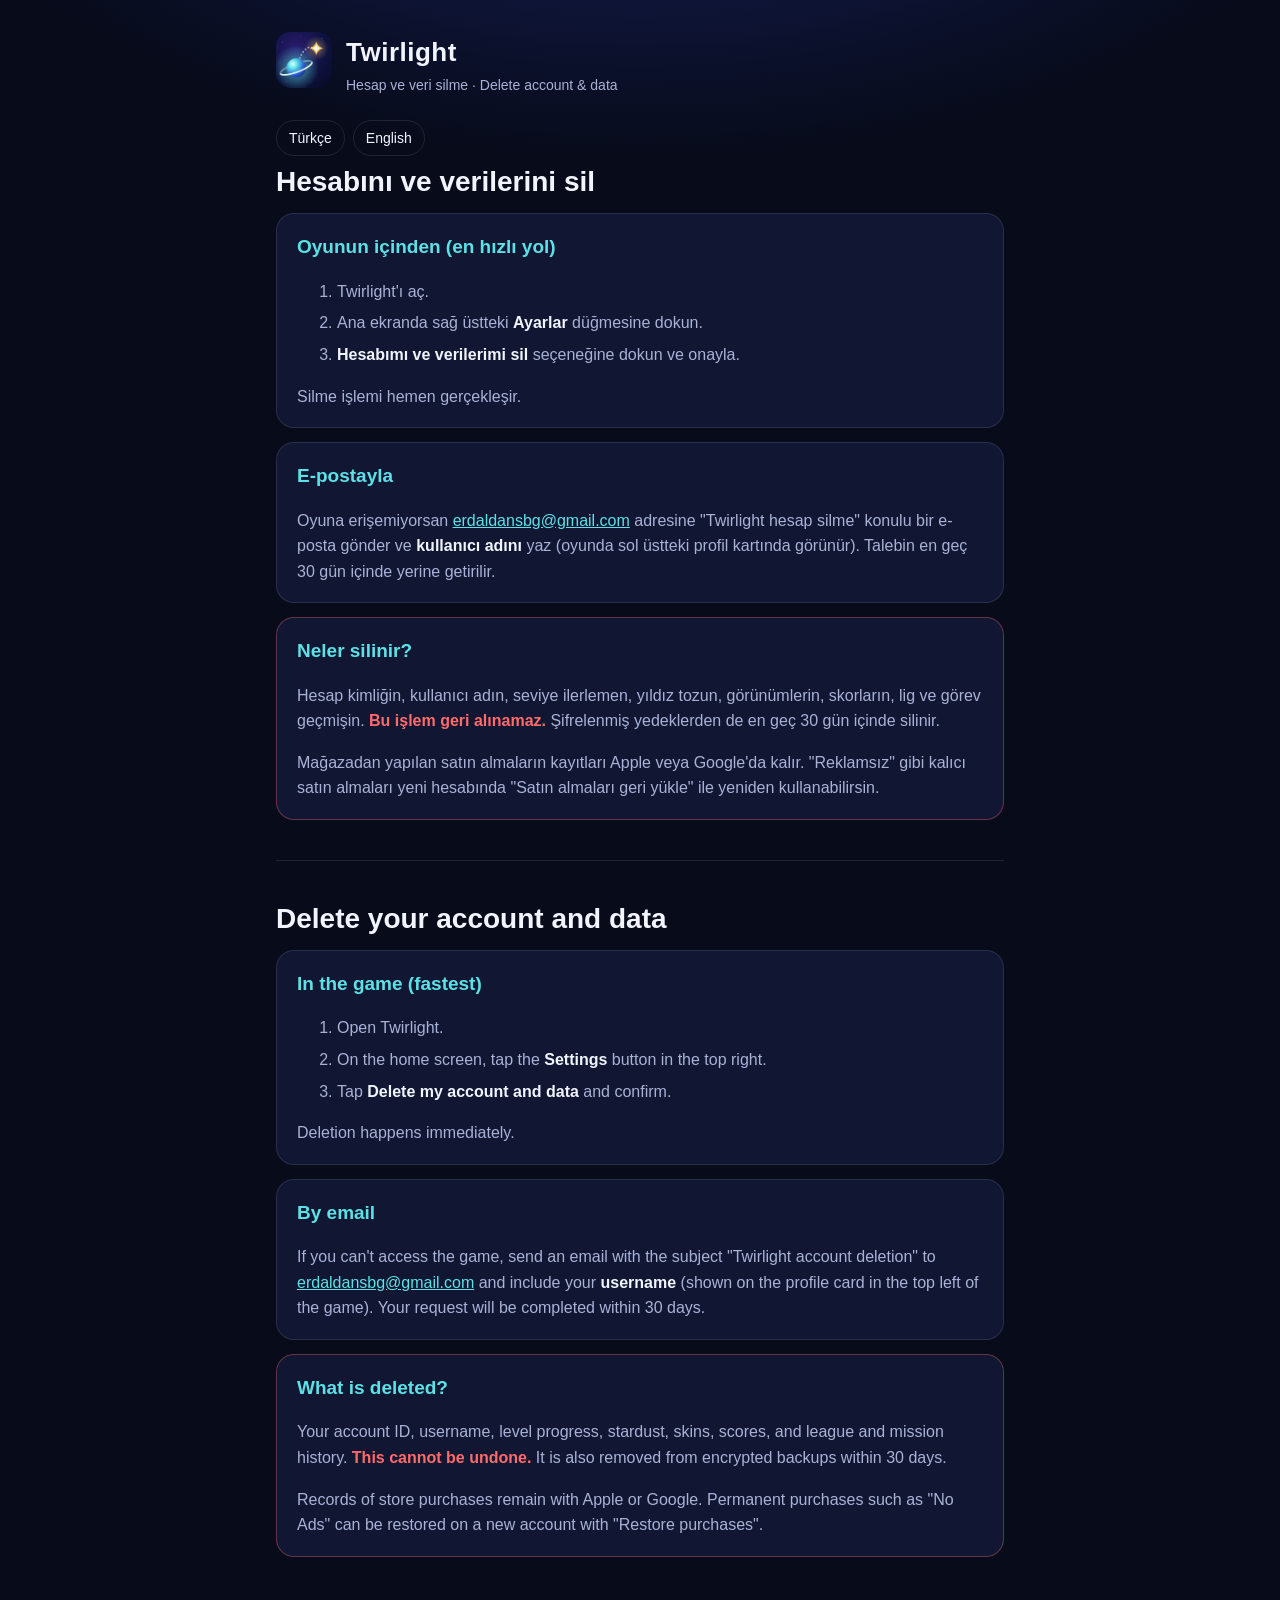
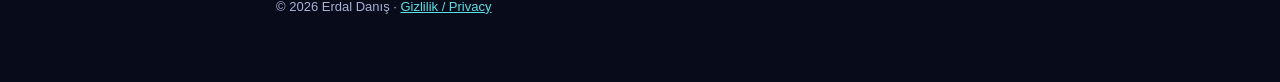
==== delete-account.html @ 77ef9afe "Add files via upload" ====
<!doctype html>
<html lang="tr">
<head>
  <meta charset="utf-8">
  <meta name="viewport" content="width=device-width, initial-scale=1">
  <title>Twirlight · Hesap Silme / Delete Account</title>
  <link rel="icon" href="icon.png">
  <link rel="stylesheet" href="style.css">
</head>
<body>
  <main>
    <header>
      <a href="./"><img src="icon.png" alt=""></a>
      <div>
        <a href="./" class="brand">Twirlight</a>
        <div class="tag">Hesap ve veri silme · Delete account &amp; data</div>
      </div>
    </header>

    <div class="lang"><a href="#tr">Türkçe</a><a href="#en">English</a></div>

    <section id="tr">
      <h1>Hesabını ve verilerini sil</h1>

      <div class="card">
        <h2>Oyunun içinden (en hızlı yol)</h2>
        <ol class="steps">
          <li>Twirlight'ı aç.</li>
          <li>Ana ekranda sağ üstteki <strong>Ayarlar</strong> düğmesine dokun.</li>
          <li><strong>Hesabımı ve verilerimi sil</strong> seçeneğine dokun ve onayla.</li>
        </ol>
        <p>Silme işlemi hemen gerçekleşir.</p>
      </div>

      <div class="card">
        <h2>E-postayla</h2>
        <p>Oyuna erişemiyorsan <a href="mailto:erdaldansbg@gmail.com?subject=Twirlight%20hesap%20silme">erdaldansbg@gmail.com</a>
          adresine "Twirlight hesap silme" konulu bir e-posta gönder ve <strong>kullanıcı adını</strong> yaz
          (oyunda sol üstteki profil kartında görünür). Talebin en geç 30 gün içinde yerine getirilir.</p>
      </div>

      <div class="card warn">
        <h2>Neler silinir?</h2>
        <p>Hesap kimliğin, kullanıcı adın, seviye ilerlemen, yıldız tozun, görünümlerin, skorların, lig ve görev geçmişin.
          <strong>Bu işlem geri alınamaz.</strong> Şifrelenmiş yedeklerden de en geç 30 gün içinde silinir.</p>
        <p>Mağazadan yapılan satın almaların kayıtları Apple veya Google'da kalır. "Reklamsız" gibi kalıcı satın almaları
          yeni hesabında "Satın almaları geri yükle" ile yeniden kullanabilirsin.</p>
      </div>
    </section>

    <hr>

    <section id="en" lang="en">
      <h1>Delete your account and data</h1>

      <div class="card">
        <h2>In the game (fastest)</h2>
        <ol class="steps">
          <li>Open Twirlight.</li>
          <li>On the home screen, tap the <strong>Settings</strong> button in the top right.</li>
          <li>Tap <strong>Delete my account and data</strong> and confirm.</li>
        </ol>
        <p>Deletion happens immediately.</p>
      </div>

      <div class="card">
        <h2>By email</h2>
        <p>If you can't access the game, send an email with the subject "Twirlight account deletion" to
          <a href="mailto:erdaldansbg@gmail.com?subject=Twirlight%20account%20deletion">erdaldansbg@gmail.com</a> and
          include your <strong>username</strong> (shown on the profile card in the top left of the game). Your request
          will be completed within 30 days.</p>
      </div>

      <div class="card warn">
        <h2>What is deleted?</h2>
        <p>Your account ID, username, level progress, stardust, skins, scores, and league and mission history.
          <strong>This cannot be undone.</strong> It is also removed from encrypted backups within 30 days.</p>
        <p>Records of store purchases remain with Apple or Google. Permanent purchases such as "No Ads" can be restored on a
          new account with "Restore purchases".</p>
      </div>
    </section>

    <footer>© 2026 Erdal Danış · <a href="privacy.html">Gizlilik / Privacy</a></footer>
  </main>
</body>
</html>
---- style.css ----
:root {
  --bg: #070b1a;
  --surface: #111733;
  --border: rgba(255, 255, 255, 0.1);
  --text: #f2f5ff;
  --dim: #a9b2d6;
  --accent: #5ce1e6;
  --gold: #ffd166;
  --danger: #ff6b6b;
}
* { box-sizing: border-box; }
html { -webkit-text-size-adjust: 100%; }
body {
  margin: 0;
  background: radial-gradient(1200px 600px at 50% -200px, #16205a 0%, var(--bg) 60%) fixed, var(--bg);
  color: var(--text);
  font: 16px/1.6 -apple-system, BlinkMacSystemFont, 'Segoe UI', Roboto, 'Helvetica Neue', Arial, sans-serif;
}
main { max-width: 760px; margin: 0 auto; padding: 32px 16px 64px; }
header { display: flex; align-items: center; gap: 14px; margin-bottom: 24px; }
header img { width: 56px; height: 56px; border-radius: 14px; }
header a { color: var(--text); text-decoration: none; }
.brand { font-size: 26px; font-weight: 800; letter-spacing: 0.5px; }
.tag { color: var(--dim); font-size: 14px; }
h1 { font-size: 28px; line-height: 1.25; margin: 8px 0 4px; }
h2 { font-size: 19px; margin: 28px 0 8px; color: var(--accent); }
p, li { color: var(--dim); }
strong { color: var(--text); }
a { color: var(--accent); }
.card { background: var(--surface); border: 1px solid var(--border); border-radius: 18px; padding: 18px 20px; margin: 14px 0; }
.lang { display: flex; gap: 8px; margin: 12px 0 8px; }
.lang a { padding: 6px 12px; border-radius: 999px; border: 1px solid var(--border); text-decoration: none; color: var(--text); font-size: 14px; }
.muted { color: var(--dim); font-size: 14px; }
.steps li { margin: 6px 0; }
.warn { border-color: rgba(255, 107, 107, 0.35); }
.warn strong { color: var(--danger); }
.links { display: grid; gap: 10px; grid-template-columns: repeat(auto-fit, minmax(200px, 1fr)); margin-top: 18px; }
.links a { display: block; background: var(--surface); border: 1px solid var(--border); border-radius: 14px; padding: 14px 16px; text-decoration: none; color: var(--text); font-weight: 600; }
.links a span { display: block; color: var(--dim); font-weight: 400; font-size: 13px; margin-top: 2px; }
hr { border: 0; border-top: 1px solid var(--border); margin: 40px 0; }
footer { color: var(--dim); font-size: 13px; margin-top: 40px; }
.card h2 { margin-top: 0; }
.card > :last-child { margin-bottom: 0; }
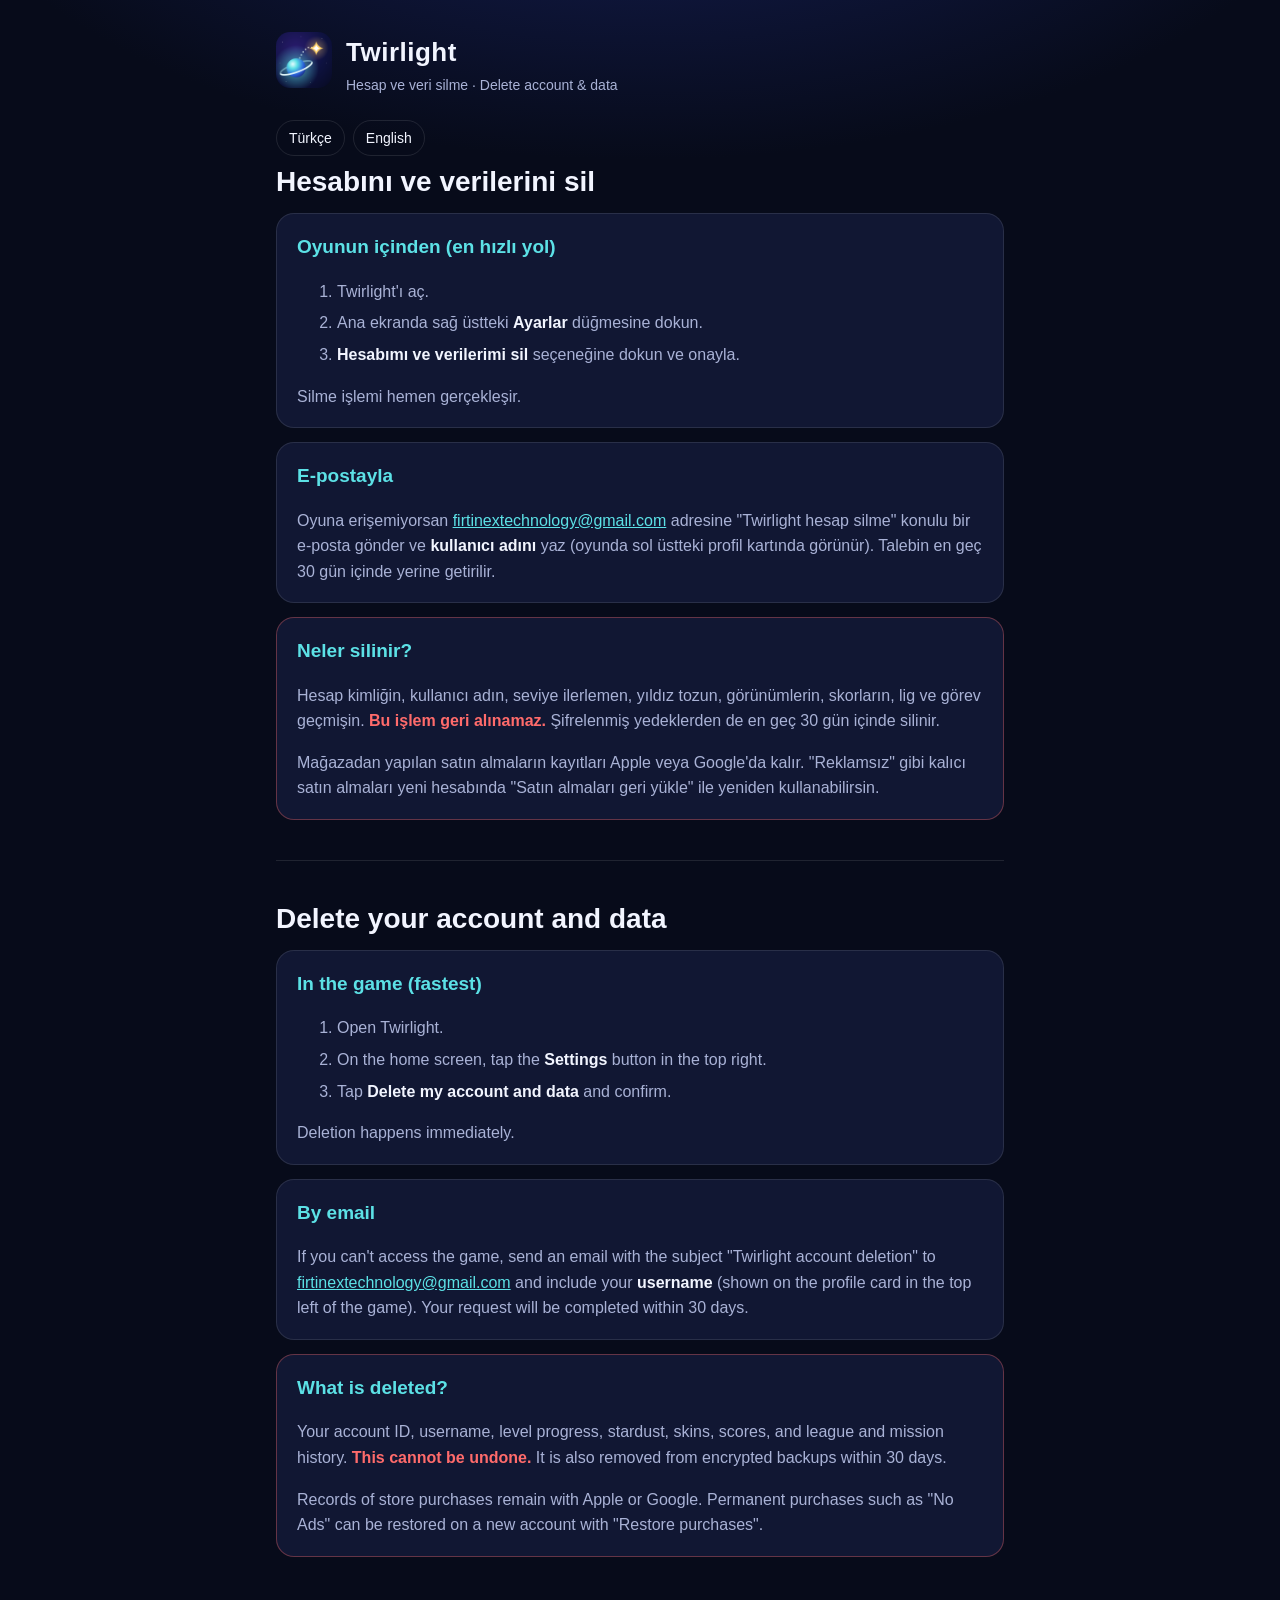
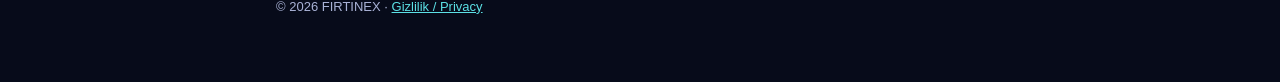
==== commit 04fb6dfd: "Add files via upload" ====
--- a/delete-account.html
+++ b/delete-account.html
@@ -34,7 +34,7 @@
 
       <div class="card">
         <h2>E-postayla</h2>
-        <p>Oyuna erişemiyorsan <a href="mailto:erdaldansbg@gmail.com?subject=Twirlight%20hesap%20silme">erdaldansbg@gmail.com</a>
+        <p>Oyuna erişemiyorsan <a href="mailto:firtinextechnology@gmail.com?subject=Twirlight%20hesap%20silme">firtinextechnology@gmail.com</a>
           adresine "Twirlight hesap silme" konulu bir e-posta gönder ve <strong>kullanıcı adını</strong> yaz
           (oyunda sol üstteki profil kartında görünür). Talebin en geç 30 gün içinde yerine getirilir.</p>
       </div>
@@ -66,7 +66,7 @@
       <div class="card">
         <h2>By email</h2>
         <p>If you can't access the game, send an email with the subject "Twirlight account deletion" to
-          <a href="mailto:erdaldansbg@gmail.com?subject=Twirlight%20account%20deletion">erdaldansbg@gmail.com</a> and
+          <a href="mailto:firtinextechnology@gmail.com?subject=Twirlight%20account%20deletion">firtinextechnology@gmail.com</a> and
           include your <strong>username</strong> (shown on the profile card in the top left of the game). Your request
           will be completed within 30 days.</p>
       </div>
@@ -80,7 +80,7 @@
       </div>
     </section>
 
-    <footer>© 2026 Erdal Danış · <a href="privacy.html">Gizlilik / Privacy</a></footer>
+    <footer>© 2026 FIRTINEX · <a href="privacy.html">Gizlilik / Privacy</a></footer>
   </main>
 </body>
 </html>
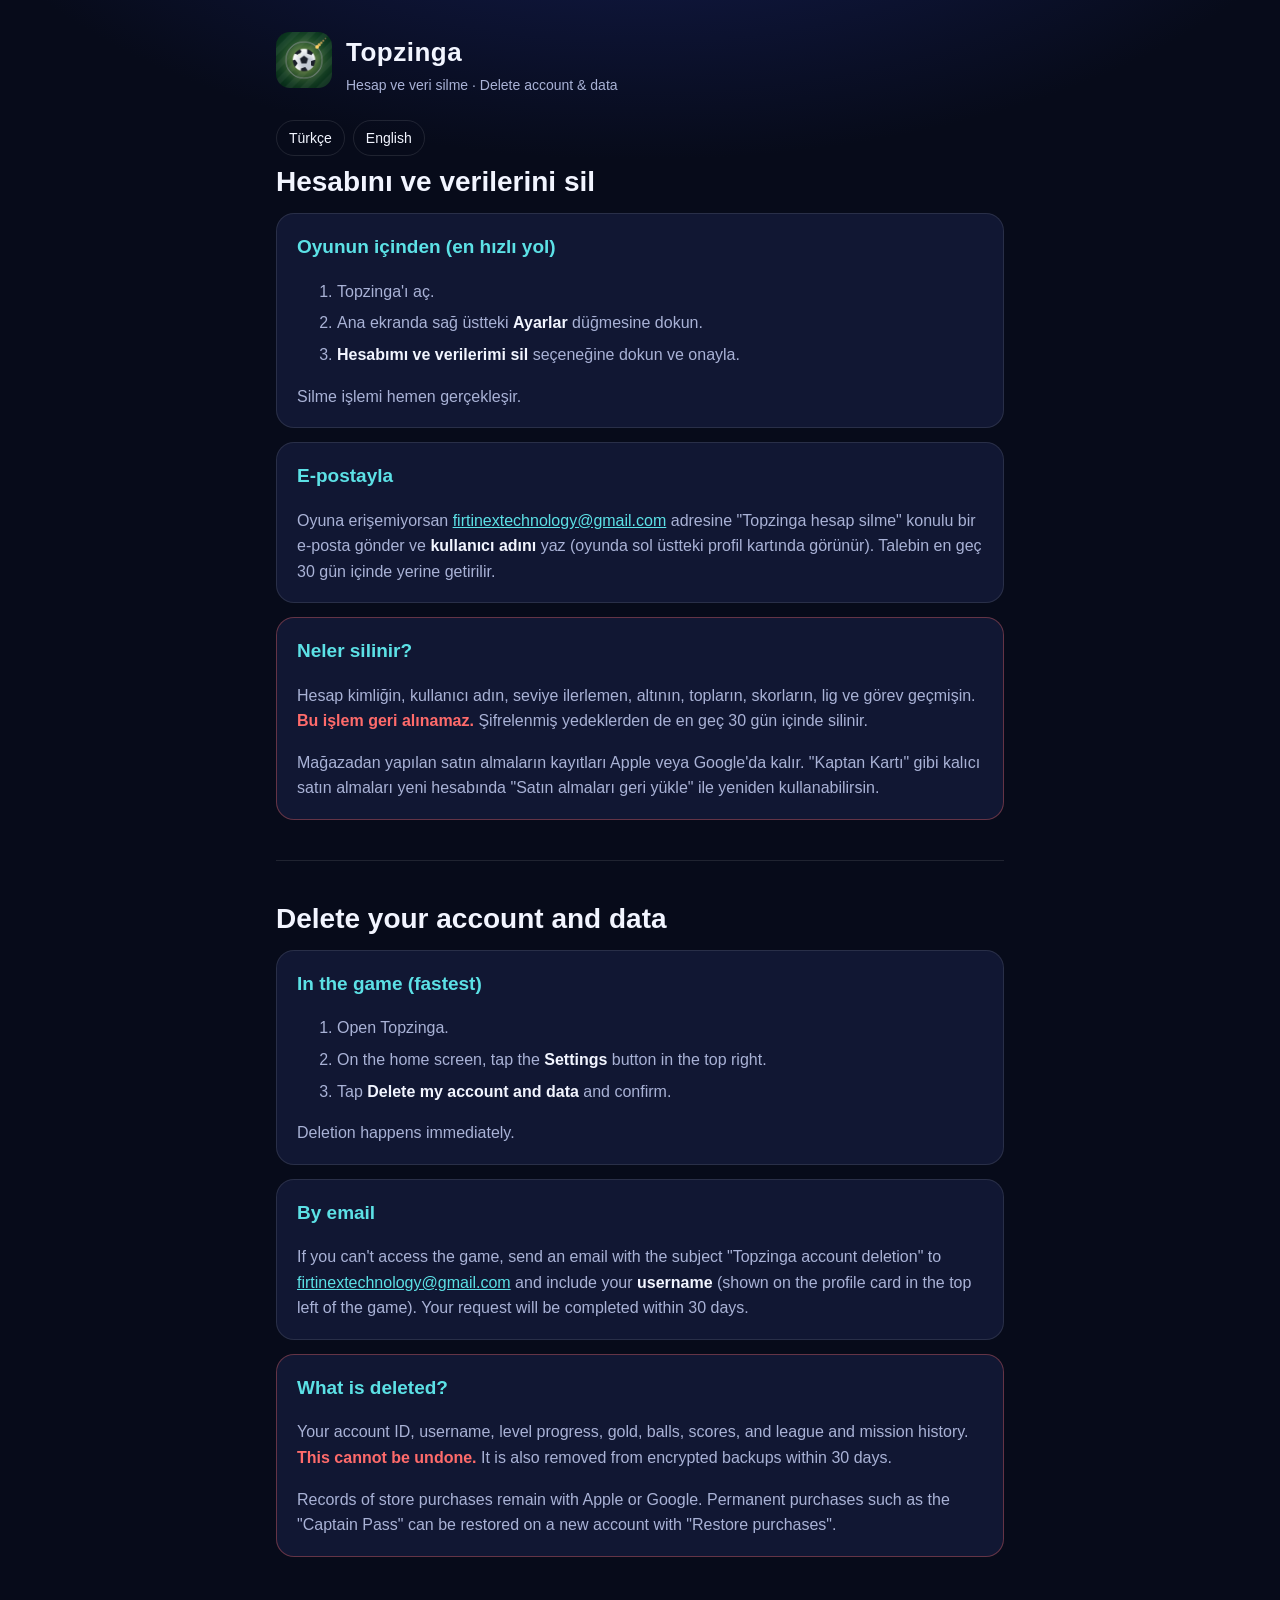
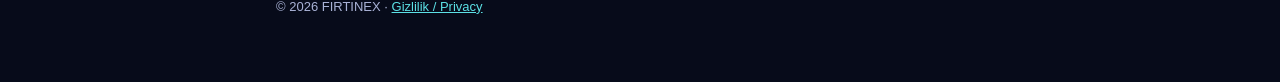
==== commit 173181dd: "Add files via upload" ====
--- a/delete-account.html
+++ b/delete-account.html
@@ -3,7 +3,7 @@
 <head>
   <meta charset="utf-8">
   <meta name="viewport" content="width=device-width, initial-scale=1">
-  <title>Twirlight · Hesap Silme / Delete Account</title>
+  <title>Topzinga · Hesap Silme / Delete Account</title>
   <link rel="icon" href="icon.png">
   <link rel="stylesheet" href="style.css">
 </head>
@@ -12,7 +12,7 @@
     <header>
       <a href="./"><img src="icon.png" alt=""></a>
       <div>
-        <a href="./" class="brand">Twirlight</a>
+        <a href="./" class="brand">Topzinga</a>
         <div class="tag">Hesap ve veri silme · Delete account &amp; data</div>
       </div>
     </header>
@@ -25,7 +25,7 @@
       <div class="card">
         <h2>Oyunun içinden (en hızlı yol)</h2>
         <ol class="steps">
-          <li>Twirlight'ı aç.</li>
+          <li>Topzinga'ı aç.</li>
           <li>Ana ekranda sağ üstteki <strong>Ayarlar</strong> düğmesine dokun.</li>
           <li><strong>Hesabımı ve verilerimi sil</strong> seçeneğine dokun ve onayla.</li>
         </ol>
@@ -34,16 +34,16 @@
 
       <div class="card">
         <h2>E-postayla</h2>
-        <p>Oyuna erişemiyorsan <a href="mailto:firtinextechnology@gmail.com?subject=Twirlight%20hesap%20silme">firtinextechnology@gmail.com</a>
-          adresine "Twirlight hesap silme" konulu bir e-posta gönder ve <strong>kullanıcı adını</strong> yaz
+        <p>Oyuna erişemiyorsan <a href="mailto:firtinextechnology@gmail.com?subject=Topzinga%20hesap%20silme">firtinextechnology@gmail.com</a>
+          adresine "Topzinga hesap silme" konulu bir e-posta gönder ve <strong>kullanıcı adını</strong> yaz
           (oyunda sol üstteki profil kartında görünür). Talebin en geç 30 gün içinde yerine getirilir.</p>
       </div>
 
       <div class="card warn">
         <h2>Neler silinir?</h2>
-        <p>Hesap kimliğin, kullanıcı adın, seviye ilerlemen, yıldız tozun, görünümlerin, skorların, lig ve görev geçmişin.
+        <p>Hesap kimliğin, kullanıcı adın, seviye ilerlemen, altının, topların, skorların, lig ve görev geçmişin.
           <strong>Bu işlem geri alınamaz.</strong> Şifrelenmiş yedeklerden de en geç 30 gün içinde silinir.</p>
-        <p>Mağazadan yapılan satın almaların kayıtları Apple veya Google'da kalır. "Reklamsız" gibi kalıcı satın almaları
+        <p>Mağazadan yapılan satın almaların kayıtları Apple veya Google'da kalır. "Kaptan Kartı" gibi kalıcı satın almaları
           yeni hesabında "Satın almaları geri yükle" ile yeniden kullanabilirsin.</p>
       </div>
     </section>
@@ -56,7 +56,7 @@
       <div class="card">
         <h2>In the game (fastest)</h2>
         <ol class="steps">
-          <li>Open Twirlight.</li>
+          <li>Open Topzinga.</li>
           <li>On the home screen, tap the <strong>Settings</strong> button in the top right.</li>
           <li>Tap <strong>Delete my account and data</strong> and confirm.</li>
         </ol>
@@ -65,17 +65,17 @@
 
       <div class="card">
         <h2>By email</h2>
-        <p>If you can't access the game, send an email with the subject "Twirlight account deletion" to
-          <a href="mailto:firtinextechnology@gmail.com?subject=Twirlight%20account%20deletion">firtinextechnology@gmail.com</a> and
+        <p>If you can't access the game, send an email with the subject "Topzinga account deletion" to
+          <a href="mailto:firtinextechnology@gmail.com?subject=Topzinga%20account%20deletion">firtinextechnology@gmail.com</a> and
           include your <strong>username</strong> (shown on the profile card in the top left of the game). Your request
           will be completed within 30 days.</p>
       </div>
 
       <div class="card warn">
         <h2>What is deleted?</h2>
-        <p>Your account ID, username, level progress, stardust, skins, scores, and league and mission history.
+        <p>Your account ID, username, level progress, gold, balls, scores, and league and mission history.
           <strong>This cannot be undone.</strong> It is also removed from encrypted backups within 30 days.</p>
-        <p>Records of store purchases remain with Apple or Google. Permanent purchases such as "No Ads" can be restored on a
+        <p>Records of store purchases remain with Apple or Google. Permanent purchases such as the "Captain Pass" can be restored on a
           new account with "Restore purchases".</p>
       </div>
     </section>
